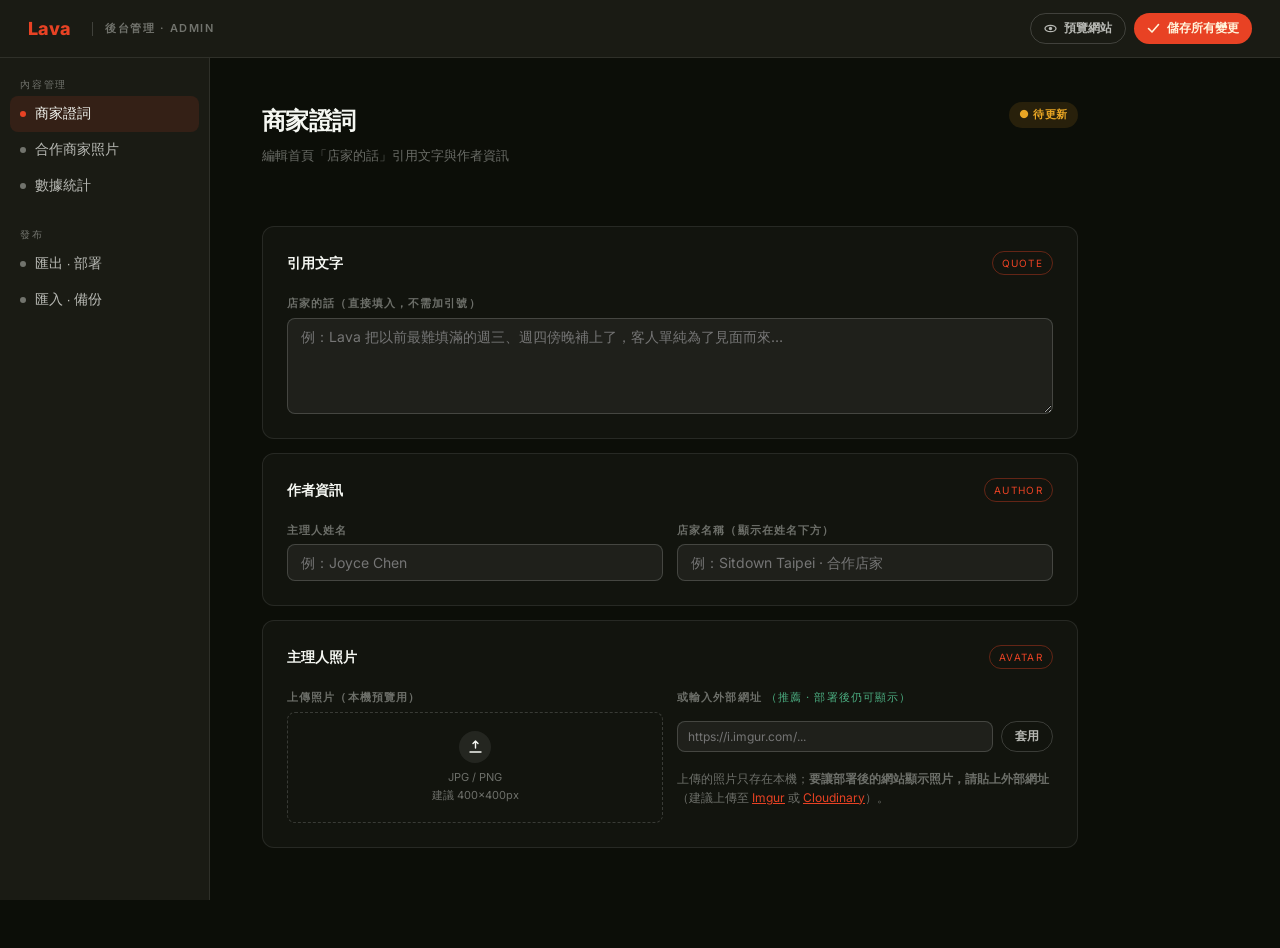
==== admin.html @ ed99708b "First tryout" ====
<!doctype html>
<html lang="zh-Hant">
<head>
<meta charset="utf-8">
<title>Lava 後台管理 · Admin</title>
<meta name="viewport" content="width=device-width, initial-scale=1">
<link rel="preconnect" href="https://fonts.googleapis.com">
<link rel="preconnect" href="https://fonts.gstatic.com" crossorigin>
<link href="https://fonts.googleapis.com/css2?family=Inter:wght@300..900&display=swap" rel="stylesheet">

<style>
*, *::before, *::after { box-sizing: border-box; }

:root {
  --bg-deep:    #0C0E08;
  --bg-olive:   #1A1B14;
  --bg-surface: #242520;
  --bg-input:   rgba(255,255,255,0.055);
  --fg:         #F5F7F2;
  --fg-2:       rgba(245,247,242,0.72);
  --fg-3:       rgba(245,247,242,0.40);
  --accent:     #E84224;
  --accent-h:   #c83218;
  --line:       rgba(255,255,255,0.09);
  --line-b:     rgba(255,255,255,0.17);
  --ok:         #4CAF82;
  --warn:       #E8A524;
  --err:        #FF6C64;
  --r:          12px;
  --r-sm:       8px;
}

body {
  margin: 0;
  background: var(--bg-deep);
  color: var(--fg);
  font-family: "Inter", system-ui, sans-serif;
  font-size: 14px;
  line-height: 1.6;
  -webkit-font-smoothing: antialiased;
}

.shell { display: flex; flex-direction: column; min-height: 100vh; }

.topbar {
  position: sticky; top: 0; z-index: 100;
  display: flex; align-items: center; justify-content: space-between;
  padding: 0 28px; height: 58px;
  background: var(--bg-olive);
  border-bottom: 1px solid var(--line);
}
.tb-brand { display: flex; align-items: center; gap: 12px; font-weight: 600; font-size: 15px; }
.tb-sep  { width: 1px; height: 14px; background: var(--line-b); }
.tb-label { color: var(--fg-3); font-size: 11px; letter-spacing: 0.14em; text-transform: uppercase; }
.tb-actions { display: flex; gap: 8px; }

.layout { display: flex; flex: 1; }

.sidebar {
  width: 210px; flex-shrink: 0;
  background: var(--bg-olive);
  border-right: 1px solid var(--line);
  padding: 18px 10px;
  position: sticky; top: 58px;
  height: calc(100vh - 58px);
  overflow-y: auto;
}
.sg-label {
  font-size: 10px; letter-spacing: 0.18em;
  text-transform: uppercase; color: var(--fg-3);
  padding: 0 10px; margin-bottom: 4px; display: block;
}
.sg { margin-bottom: 22px; }
.ni {
  display: flex; align-items: center; gap: 9px;
  padding: 9px 10px; border-radius: var(--r-sm);
  color: var(--fg-2); text-decoration: none;
  font-size: 13.5px; font-weight: 450;
  cursor: pointer; transition: background .14s, color .14s;
  border: none; background: none; width: 100%; text-align: left;
}
.ni:hover { background: rgba(255,255,255,.05); color: var(--fg); }
.ni.active { background: rgba(232,66,36,.12); color: var(--fg); }
.ni-dot {
  width: 6px; height: 6px; border-radius: 50%;
  background: var(--fg-3); flex-shrink: 0;
  transition: background .14s;
}
.ni.active .ni-dot { background: var(--accent); }

.content { flex: 1; overflow-y: auto; padding: 44px 52px; max-width: 920px; }

.sec { margin-bottom: 56px; }
.sec-head { display: flex; align-items: flex-start; justify-content: space-between; margin-bottom: 28px; }
.page-title { font-size: 24px; font-weight: 700; letter-spacing: -.022em; }
.page-sub { font-size: 13px; color: var(--fg-3); margin-top: 5px; margin-bottom: 32px; }

.card {
  background: rgba(255,255,255,.028);
  border: 1px solid var(--line);
  border-radius: var(--r);
  padding: 24px;
}
.card + .card { margin-top: 14px; }
.card-head { display: flex; align-items: center; justify-content: space-between; margin-bottom: 20px; }
.card-title { font-size: 14px; font-weight: 600; }
.card-tag {
  font-size: 10px; letter-spacing: .13em; text-transform: uppercase;
  color: var(--accent); padding: 3px 9px;
  border: 1px solid rgba(232,66,36,.38); border-radius: 999px;
}

.fg   { display: grid; grid-template-columns: 1fr 1fr; gap: 14px; }
.fg-1 { grid-template-columns: 1fr; }
.fg-3 { grid-template-columns: 1fr 1fr 1fr; }
.field { display: flex; flex-direction: column; gap: 5px; }
.field.sp2 { grid-column: span 2; }
.field.spf { grid-column: 1 / -1; }

label, .lbl {
  font-size: 11px; font-weight: 700; letter-spacing: .1em;
  text-transform: uppercase; color: var(--fg-3);
}
input[type="text"],
input[type="url"],
input[type="number"],
select, textarea {
  background: var(--bg-input);
  border: 1px solid var(--line-b);
  border-radius: var(--r-sm);
  color: var(--fg); font-family: inherit; font-size: 14px;
  padding: 9px 13px; outline: none;
  transition: border-color .15s, background .15s; width: 100%;
}
input:focus, select:focus, textarea:focus {
  border-color: rgba(232,66,36,.55);
  background: rgba(255,255,255,.08);
}
textarea { resize: vertical; min-height: 96px; }
select option { background: #1a1b14; }
input[type="file"] { display: none; }

.btn {
  display: inline-flex; align-items: center; gap: 7px;
  padding: 9px 18px; border-radius: 999px;
  font-family: inherit; font-size: 13px; font-weight: 600;
  cursor: pointer; border: none; transition: all .14s; white-space: nowrap;
}
.btn-p   { background: var(--accent); color: #FFF5DC; }
.btn-p:hover { background: var(--accent-h); }
.btn-p:active { transform: scale(.97); }
.btn-g   { background: transparent; border: 1px solid var(--line-b); color: var(--fg-2); }
.btn-g:hover { background: rgba(255,255,255,.06); color: var(--fg); border-color: rgba(255,255,255,.28); }
.btn-d   { color: var(--err); border-color: rgba(255,108,100,.36); }
.btn-d:hover { background: rgba(255,108,100,.08); }
.btn-sm  { padding: 6px 13px; font-size: 12px; }
.btn-xs  { padding: 4px 10px; font-size: 11px; }
.btn-lg  { padding: 13px 28px; font-size: 15px; }

.upload-area {
  border: 1.5px dashed var(--line-b);
  border-radius: var(--r-sm); padding: 18px;
  display: flex; flex-direction: column;
  align-items: center; justify-content: center; gap: 7px;
  cursor: pointer; transition: all .18s; min-height: 84px;
  text-align: center; position: relative; overflow: hidden;
}
.upload-area:hover { border-color: var(--accent); background: rgba(232,66,36,.04); }
.upload-area.filled { border-style: solid; border-color: rgba(255,255,255,.2); padding: 0; }
.upload-area.filled:hover .ua-overlay { opacity: 1; }
.ua-icon {
  width: 32px; height: 32px; border-radius: 50%;
  background: rgba(255,255,255,.08);
  display: flex; align-items: center; justify-content: center;
}
.ua-text { font-size: 11px; color: var(--fg-3); }
.ua-img  { width: 100%; height: 100%; object-fit: cover; display: block; border-radius: var(--r-sm); }
.ua-overlay {
  position: absolute; inset: 0;
  background: rgba(0,0,0,.62);
  display: flex; align-items: center; justify-content: center; gap: 10px;
  opacity: 0; transition: opacity .18s; border-radius: var(--r-sm);
}

.url-row { display: flex; gap: 8px; margin-top: 8px; }
.url-row input { flex: 1; font-size: 12px; padding: 7px 10px; }

.toggle-row { display: flex; align-items: center; gap: 14px; padding: 12px 0; }
.ts { position: relative; width: 42px; height: 23px; flex-shrink: 0; }
.ts input { opacity: 0; width: 0; height: 0; position: absolute; }
.ts-sl {
  position: absolute; inset: 0; border-radius: 999px;
  background: rgba(255,255,255,.12); cursor: pointer; transition: background .18s;
}
.ts-sl::before {
  content: ""; position: absolute;
  width: 17px; height: 17px; left: 3px; top: 3px;
  background: white; border-radius: 50%; transition: transform .18s;
}
.ts input:checked + .ts-sl { background: var(--accent); }
.ts input:checked + .ts-sl::before { transform: translateX(19px); }
.toggle-info .tl { font-size: 14px; font-weight: 500; }
.toggle-info .td { font-size: 12px; color: var(--fg-3); margin-top: 2px; }

.pc {
  border: 1px solid var(--line);
  border-radius: var(--r);
  padding: 18px;
  display: grid; grid-template-columns: 150px 1fr; gap: 18px;
}
.pc + .pc { margin-top: 12px; }
.pc-photo-col { display: flex; flex-direction: column; gap: 8px; }
.pc-photo-wrap { aspect-ratio: 4/3; border-radius: var(--r-sm); overflow: hidden; }
.pc-info-col { display: flex; flex-direction: column; gap: 11px; }
.pc-header { display: flex; align-items: center; justify-content: space-between; }
.pc-no { font-size: 10px; letter-spacing: .14em; text-transform: uppercase; color: var(--fg-3); }

.badge {
  display: inline-flex; align-items: center; gap: 5px;
  padding: 4px 10px; border-radius: 999px;
  font-size: 11px; font-weight: 600; letter-spacing: .06em;
}
.badge-warn { background: rgba(232,165,36,.12); color: var(--warn); }
.badge-ok   { background: rgba(76,175,130,.12);  color: var(--ok);  }
.badge-part { background: rgba(232,66,36,.10);    color: var(--accent); }

.toast-wrap {
  position: fixed; bottom: 24px; right: 24px;
  display: flex; flex-direction: column; gap: 9px; z-index: 9999;
}
.toast {
  display: flex; align-items: center; gap: 9px;
  padding: 11px 18px; border-radius: 10px;
  background: var(--bg-olive); border: 1px solid var(--line-b);
  font-size: 13.5px; box-shadow: 0 8px 28px rgba(0,0,0,.55);
  animation: ti .2s ease-out;
}
.toast.ok  { border-color: rgba(76,175,130,.45); }
.toast.err { border-color: rgba(255,108,100,.45); }
@keyframes ti { from { opacity:0; transform: translateY(10px) scale(.96); } to { opacity:1; transform: none; } }
.t-dot { width: 7px; height: 7px; border-radius: 50%; flex-shrink: 0; }
.toast.ok  .t-dot { background: var(--ok); }
.toast.err .t-dot { background: var(--err); }

.exp-box {
  font-family: "JetBrains Mono","Courier New",monospace;
  font-size: 12px; min-height: 140px;
  background: rgba(0,0,0,.28); color: var(--fg-2);
}

/* Deploy steps */
.deploy-steps { display: flex; flex-direction: column; gap: 0; }
.deploy-step {
  display: flex; gap: 18px; padding: 20px 0;
  border-bottom: 1px solid var(--line);
}
.deploy-step:last-child { border-bottom: none; }
.step-no {
  width: 32px; height: 32px; border-radius: 50%;
  background: rgba(232,66,36,.14); color: var(--accent);
  display: flex; align-items: center; justify-content: center;
  font-size: 13px; font-weight: 700; flex-shrink: 0; margin-top: 2px;
}
.step-body { flex: 1; }
.step-title { font-size: 14px; font-weight: 600; margin-bottom: 6px; }
.step-desc { font-size: 13px; color: var(--fg-3); line-height: 1.65; }
.step-desc code {
  background: rgba(255,255,255,.08);
  border-radius: 4px; padding: 1px 6px;
  font-family: "JetBrains Mono","Courier New",monospace;
  font-size: 12px;
}
.step-desc a { color: var(--accent); }

.deploy-box {
  background: rgba(232,66,36,.06);
  border: 1px solid rgba(232,66,36,.28);
  border-radius: var(--r);
  padding: 24px;
  display: flex; align-items: center; gap: 20px;
}
.deploy-box-icon {
  width: 48px; height: 48px; border-radius: 50%;
  background: rgba(232,66,36,.14); color: var(--accent);
  display: flex; align-items: center; justify-content: center;
  flex-shrink: 0;
}

.row { display: flex; gap: 10px; align-items: center; }
.mt12 { margin-top: 12px; }
.mt16 { margin-top: 16px; }
.mt20 { margin-top: 20px; }
.helper { font-size: 12px; color: var(--fg-3); line-height: 1.55; }
hr.rule { border: none; border-top: 1px solid var(--line); margin: 20px 0; }
::-webkit-scrollbar { width: 5px; }
::-webkit-scrollbar-track { background: transparent; }
::-webkit-scrollbar-thumb { background: var(--line-b); border-radius: 9px; }
</style>
</head>
<body>

<div class="shell">

<!-- TOPBAR -->
<header class="topbar">
  <div class="tb-brand">
    <svg width="52" height="20" viewBox="0 0 52 20" fill="none">
      <text x="0" y="16" font-family="Inter,sans-serif" font-weight="800" font-size="18" fill="#E84224">Lava</text>
    </svg>
    <div class="tb-sep"></div>
    <span class="tb-label">後台管理 · Admin</span>
  </div>
  <div class="tb-actions">
    <button class="btn btn-g btn-sm" onclick="openPreview()">
      <svg width="13" height="13" viewBox="0 0 13 13" fill="none"><ellipse cx="6.5" cy="6.5" rx="5.5" ry="3.2" stroke="currentColor" stroke-width="1.3"/><circle cx="6.5" cy="6.5" r="1.7" fill="currentColor"/></svg>
      預覽網站
    </button>
    <button class="btn btn-p btn-sm" onclick="saveAll()">
      <svg width="13" height="13" viewBox="0 0 13 13" fill="none"><path d="M1.5 6.5L5 10L11.5 2.5" stroke="currentColor" stroke-width="1.6" stroke-linecap="round" stroke-linejoin="round"/></svg>
      儲存所有變更
    </button>
  </div>
</header>

<div class="layout">

<!-- SIDEBAR -->
<nav class="sidebar">
  <div class="sg">
    <span class="sg-label">內容管理</span>
    <button class="ni active" id="nav-testimonial" onclick="show('testimonial', this)">
      <span class="ni-dot"></span>商家證詞
    </button>
    <button class="ni" id="nav-partners" onclick="show('partners', this)">
      <span class="ni-dot"></span>合作商家照片
    </button>
    <button class="ni" id="nav-stats" onclick="show('stats', this)">
      <span class="ni-dot"></span>數據統計
    </button>
  </div>
  <div class="sg">
    <span class="sg-label">發布</span>
    <button class="ni" id="nav-deploy" onclick="show('deploy', this)">
      <span class="ni-dot"></span>匯出 · 部署
    </button>
    <button class="ni" id="nav-import" onclick="show('import', this)">
      <span class="ni-dot"></span>匯入 · 備份
    </button>
  </div>
</nav>

<!-- MAIN -->
<main class="content">

<!-- 商家證詞 -->
<div id="sec-testimonial" class="sec">
  <div class="sec-head">
    <div>
      <div class="page-title">商家證詞</div>
      <div class="page-sub">編輯首頁「店家的話」引用文字與作者資訊</div>
    </div>
    <span id="badge-testimonial" class="badge badge-warn">● 待更新</span>
  </div>

  <div class="card">
    <div class="card-head">
      <span class="card-title">引用文字</span>
      <span class="card-tag">QUOTE</span>
    </div>
    <div class="fg fg-1">
      <div class="field">
        <label>店家的話（直接填入，不需加引號）</label>
        <textarea id="t-quote" rows="4"
          placeholder="例：Lava 把以前最難填滿的週三、週四傍晚補上了，客人單純為了見面而來…"></textarea>
      </div>
    </div>
  </div>

  <div class="card">
    <div class="card-head">
      <span class="card-title">作者資訊</span>
      <span class="card-tag">AUTHOR</span>
    </div>
    <div class="fg">
      <div class="field">
        <label>主理人姓名</label>
        <input type="text" id="t-author" placeholder="例：Joyce Chen">
      </div>
      <div class="field">
        <label>店家名稱（顯示在姓名下方）</label>
        <input type="text" id="t-venue" placeholder="例：Sitdown Taipei · 合作店家">
      </div>
    </div>
  </div>

  <div class="card">
    <div class="card-head">
      <span class="card-title">主理人照片</span>
      <span class="card-tag">AVATAR</span>
    </div>
    <div class="fg">
      <div class="field">
        <label>上傳照片（本機預覽用）</label>
        <div class="upload-area" id="ua-testimonial_avatar" onclick="triggerFile('testimonial_avatar')">
          <div id="ua-testimonial_avatar-empty">
            <div class="ua-icon" style="margin:0 auto 6px">
              <svg width="15" height="15" viewBox="0 0 15 15" fill="none"><path d="M7.5 2V9M7.5 2L5 4.5M7.5 2L10 4.5" stroke="currentColor" stroke-width="1.4" stroke-linecap="round" stroke-linejoin="round"/><path d="M2 13H13" stroke="currentColor" stroke-width="1.4" stroke-linecap="round"/></svg>
            </div>
            <div class="ua-text">JPG / PNG<br>建議 400×400px</div>
          </div>
          <img id="ua-testimonial_avatar-img" class="ua-img" style="display:none" alt="">
          <div class="ua-overlay" id="ua-testimonial_avatar-ov" style="display:none">
            <button class="btn btn-g btn-xs" onclick="event.stopPropagation(); triggerFile('testimonial_avatar')">更換</button>
            <button class="btn btn-g btn-xs btn-d" onclick="event.stopPropagation(); clearPhoto('testimonial_avatar')">移除</button>
          </div>
        </div>
        <input type="file" id="file-testimonial_avatar" accept="image/*" onchange="onFileChange('testimonial_avatar', this)">
      </div>
      <div class="field" style="display:flex;flex-direction:column;justify-content:flex-start;gap:6px">
        <label>或輸入外部網址 <span style="color:var(--ok);font-weight:400">（推薦 · 部署後仍可顯示）</span></label>
        <div class="url-row">
          <input type="url" id="url-testimonial_avatar" placeholder="https://i.imgur.com/...">
          <button class="btn btn-g btn-sm" onclick="applyUrl('testimonial_avatar')">套用</button>
        </div>
        <p class="helper">上傳的照片只存在本機；<strong>要讓部署後的網站顯示照片，請貼上外部網址</strong>（建議上傳至 <a href="https://imgur.com" target="_blank" style="color:var(--accent)">Imgur</a> 或 <a href="https://cloudinary.com" target="_blank" style="color:var(--accent)">Cloudinary</a>）。</p>
      </div>
    </div>
  </div>
</div><!-- /sec-testimonial -->


<!-- 合作商家照片 -->
<div id="sec-partners" class="sec" style="display:none">
  <div class="sec-head">
    <div>
      <div class="page-title">合作商家照片</div>
      <div class="page-sub">管理首頁「合作店家」卡片，包含店名、位置與照片</div>
    </div>
  </div>

  <div class="card">
    <div class="toggle-row">
      <label class="ts">
        <input type="checkbox" id="tog-show-partners">
        <span class="ts-sl"></span>
      </label>
      <div class="toggle-info">
        <div class="tl">顯示「合作店家」區塊</div>
        <div class="td">建議在有 3 家以上合作商家且提供真實照片後再開啟</div>
      </div>
    </div>
  </div>

  <div id="partner-list" style="margin-top:14px"></div>

  <button class="btn btn-g" style="margin-top:14px;width:100%;justify-content:center" onclick="addPartner()">
    <svg width="13" height="13" viewBox="0 0 13 13" fill="none"><path d="M6.5 1V12M1 6.5H12" stroke="currentColor" stroke-width="1.6" stroke-linecap="round"/></svg>
    新增合作商家
  </button>
</div><!-- /sec-partners -->


<!-- 數據統計 -->
<div id="sec-stats" class="sec" style="display:none">
  <div class="sec-head">
    <div>
      <div class="page-title">數據統計</div>
      <div class="page-sub">更新首頁英雄區塊顯示的數字</div>
    </div>
  </div>

  <div class="card">
    <div class="card-head">
      <span class="card-title">累積配對對數（主要指標）</span>
      <span class="card-tag">PRIMARY</span>
    </div>
    <div class="fg fg-3">
      <div class="field">
        <label>數值</label>
        <input type="text" id="s-match-val" placeholder="例：12,400">
      </div>
      <div class="field">
        <label>後綴單位</label>
        <input type="text" id="s-match-suf" placeholder="例：+">
      </div>
      <div class="field">
        <label>備註說明</label>
        <input type="text" id="s-match-note" placeholder="例：上線以來 · 截至 2026/05">
      </div>
    </div>
  </div>

  <div class="card">
    <div class="card-head">
      <span class="card-title">合作店家數</span>
    </div>
    <div class="fg">
      <div class="field">
        <label>數值（— 表示招募中）</label>
        <input type="text" id="s-venue-val" placeholder="例：5 或 —">
      </div>
      <div class="field">
        <label>備註</label>
        <input type="text" id="s-venue-note" placeholder="例：招募中">
      </div>
    </div>
  </div>
</div><!-- /sec-stats -->


<!-- 匯出 · 部署 -->
<div id="sec-deploy" class="sec" style="display:none">
  <div class="sec-head">
    <div>
      <div class="page-title">匯出 · 部署</div>
      <div class="page-sub">更新網站內容只需三步驟，不需要寫程式</div>
    </div>
  </div>

  <!-- Big deploy action -->
  <div class="deploy-box" style="margin-bottom:28px">
    <div class="deploy-box-icon">
      <svg width="22" height="22" viewBox="0 0 22 22" fill="none"><path d="M11 2V14M11 2L7 6M11 2L15 6" stroke="currentColor" stroke-width="1.8" stroke-linecap="round" stroke-linejoin="round"/><path d="M3 18H19" stroke="currentColor" stroke-width="1.8" stroke-linecap="round"/></svg>
    </div>
    <div style="flex:1">
      <div style="font-size:15px;font-weight:600;margin-bottom:4px">匯出 content.json，然後上傳到 Netlify</div>
      <div style="font-size:13px;color:var(--fg-3)">儲存變更後，按下方按鈕下載 content.json，再上傳至 Netlify 完成更新。</div>
    </div>
    <button class="btn btn-p btn-lg" onclick="exportContentJSON()">
      <svg width="16" height="14" viewBox="0 0 16 14" fill="none"><path d="M8 1V10M8 10L4 7M8 10L12 7" stroke="currentColor" stroke-width="1.6" stroke-linecap="round" stroke-linejoin="round"/><path d="M1 13H15" stroke="currentColor" stroke-width="1.6" stroke-linecap="round"/></svg>
      匯出 content.json
    </button>
  </div>

  <div class="card">
    <div class="card-head"><span class="card-title">三步驟更新網站</span></div>
    <div class="deploy-steps">
      <div class="deploy-step">
        <div class="step-no">1</div>
        <div class="step-body">
          <div class="step-title">在後台完成編輯，按「儲存所有變更」</div>
          <div class="step-desc">右上角的橘色按鈕。儲存後內容會保存在這台電腦的瀏覽器中。</div>
        </div>
      </div>
      <div class="deploy-step">
        <div class="step-no">2</div>
        <div class="step-body">
          <div class="step-title">按「匯出 content.json」下載檔案</div>
          <div class="step-desc">這個 JSON 檔案包含所有你編輯過的文字內容（不含本機上傳的照片；照片請使用外部網址）。</div>
        </div>
      </div>
      <div class="deploy-step">
        <div class="step-no">3</div>
        <div class="step-body">
          <div class="step-title">前往 Netlify，上傳整個 venue 資料夾</div>
          <div class="step-desc">
            把下載的 <code>content.json</code> 放入 venue 資料夾，然後到
            <a href="https://app.netlify.com" target="_blank">app.netlify.com</a>
            → 你的 site → Deploys → 把整個資料夾拖進去。
            約 30 秒後網站即更新。
          </div>
        </div>
      </div>
    </div>
  </div>

  <div class="card mt12">
    <div class="card-head"><span class="card-title">首次部署設定（只需做一次）</span></div>
    <div class="deploy-steps">
      <div class="deploy-step">
        <div class="step-no">A</div>
        <div class="step-body">
          <div class="step-title">前往 Netlify 建立新網站</div>
          <div class="step-desc">
            登入 <a href="https://app.netlify.com" target="_blank">app.netlify.com</a>
            → Add new site → Deploy manually → 將整個 venue 資料夾拖進去。
          </div>
        </div>
      </div>
      <div class="deploy-step">
        <div class="step-no">B</div>
        <div class="step-body">
          <div class="step-title">綁定 venue.lava.tw 子網域</div>
          <div class="step-desc">
            Netlify → Domain management → Add domain → 輸入 <code>venue.lava.tw</code>。<br>
            然後到你的 DNS 服務商（通常是購買網域的地方）新增一筆 CNAME 記錄：<br>
            <code>venue</code> → Netlify 提供的 <code>*.netlify.app</code> 網址。
          </div>
        </div>
      </div>
      <div class="deploy-step">
        <div class="step-no">C</div>
        <div class="step-body">
          <div class="step-title">開啟 HTTPS（免費）</div>
          <div class="step-desc">DNS 生效後（通常幾分鐘至 24 小時），Netlify 的 SSL certificate 會自動啟用。</div>
        </div>
      </div>
    </div>
  </div>
</div><!-- /sec-deploy -->


<!-- 匯入 · 備份 -->
<div id="sec-import" class="sec" style="display:none">
  <div class="sec-head">
    <div>
      <div class="page-title">匯入 · 備份</div>
      <div class="page-sub">還原設定，或清除所有變更恢復預設</div>
    </div>
  </div>

  <div class="card">
    <div class="card-head"><span class="card-title">從 content.json 匯入</span></div>
    <p class="helper" style="margin-bottom:14px">貼入先前匯出的 content.json 內容，點擊「套用」後請再儲存一次以生效。</p>
    <textarea class="exp-box" id="import-box" placeholder='貼入 content.json 內容…'></textarea>
    <div class="row mt12">
      <button class="btn btn-g btn-sm" onclick="doImport()">套用設定</button>
    </div>
  </div>

  <div class="card mt12" style="border-color:rgba(255,108,100,.18)">
    <div class="card-head">
      <span class="card-title" style="color:var(--err)">危險操作</span>
    </div>
    <p class="helper" style="margin-bottom:12px">清除後台所有儲存的設定與照片，網站將回到程式預設值。此操作無法復原。</p>
    <button class="btn btn-g btn-sm btn-d" onclick="doClear()">清除所有設定</button>
  </div>
</div><!-- /sec-import -->

</main>
</div>
</div>

<div class="toast-wrap" id="toast-wrap"></div>

<script>
const CK = 'lava_admin_content';
const PK = 'lava_admin_photos';

let S = {
  testimonial: { quote:'', author:'', venue:'' },
  partners:    [],
  stats:       { matchVal:'', matchSuf:'', matchNote:'', venueVal:'', venueNote:'' },
  showPartners: false,
};
let P = {};
let pid = 0;

document.addEventListener('DOMContentLoaded', () => {
  load();
  render();
});

function load() {
  try {
    const raw = localStorage.getItem(CK);
    if (raw) {
      const d = JSON.parse(raw);
      if (d.testimonial) Object.assign(S.testimonial, d.testimonial);
      if (d.partners)    S.partners = d.partners;
      if (d.stats)       Object.assign(S.stats, d.stats);
      if (d.showPartners !== undefined) S.showPartners = d.showPartners;
    }
  } catch(e) {}
  try {
    const raw = localStorage.getItem(PK);
    if (raw) P = JSON.parse(raw);
  } catch(e) {}
  if (S.partners.length) {
    pid = Math.max(...S.partners.map(p => p._id || 0)) + 1;
  }
}

function render() {
  renderTestimonial();
  renderPartners();
  renderStats();
  updateBadge();
}

function show(id, btn) {
  document.querySelectorAll('.sec').forEach(s => s.style.display = 'none');
  document.getElementById('sec-' + id).style.display = '';
  document.querySelectorAll('.ni').forEach(n => n.classList.remove('active'));
  btn.classList.add('active');
}

/* ── Testimonial ── */
function renderTestimonial() {
  const T = S.testimonial;
  set('t-quote',  T.quote  || '');
  set('t-author', T.author || '');
  set('t-venue',  T.venue  || '');
  if (P['testimonial_avatar']) showPhoto('testimonial_avatar', P['testimonial_avatar']);
  const extUrl = P['testimonial_avatar_url'] || '';
  if (extUrl) set('url-testimonial_avatar', extUrl);
}

function collectTestimonial() {
  S.testimonial.quote  = val('t-quote');
  S.testimonial.author = val('t-author');
  S.testimonial.venue  = val('t-venue');
}

function updateBadge() {
  const T = S.testimonial;
  const el = document.getElementById('badge-testimonial');
  const hasText  = T.quote && T.author;
  const hasPhoto = !!(P['testimonial_avatar'] || P['testimonial_avatar_url']);
  if (hasText && hasPhoto) {
    el.className = 'badge badge-ok'; el.textContent = '● 已完成';
  } else if (hasText || hasPhoto) {
    el.className = 'badge badge-part'; el.textContent = '● 部分完成';
  } else {
    el.className = 'badge badge-warn'; el.textContent = '● 待更新';
  }
}

/* ── Partners ── */
function renderPartners() {
  document.getElementById('tog-show-partners').checked = S.showPartners;
  if (!S.partners.length) {
    S.partners = [
      { _id:0, name:'Sitdown Taipei', district:'大安 · ANNIVERSARY', tag:'BAR' },
      { _id:1, name:'', district:'', tag:'BAR' },
      { _id:2, name:'', district:'', tag:'RESTAURANT' },
    ];
    pid = 3;
  }
  const list = document.getElementById('partner-list');
  list.innerHTML = '';
  S.partners.forEach((p, i) => list.appendChild(makePartnerCard(p, i)));
}

function makePartnerCard(p, idx) {
  const id  = p._id;
  const pk  = 'partner_' + id;
  const src = P[pk] || '';
  const tag = p.tag || 'BAR';
  const extUrl = P[pk + '_url'] || '';

  const d = document.createElement('div');
  d.className = 'pc';
  d.id = 'pc-' + id;
  d.innerHTML = `
    <div class="pc-photo-col">
      <div class="pc-photo-wrap">
        <div class="upload-area ${src ? 'filled' : ''}" id="ua-partner_${id}"
             onclick="triggerFile('partner_${id}')" style="min-height:112px">
          ${src ? `
            <img class="ua-img" src="${esc(src)}" alt="">
            <div class="ua-overlay">
              <button class="btn btn-g btn-xs" onclick="event.stopPropagation();triggerFile('partner_${id}')">更換</button>
              <button class="btn btn-g btn-xs btn-d" onclick="event.stopPropagation();clearPhoto('partner_${id}')">移除</button>
            </div>
          ` : `
            <div class="ua-icon" style="margin:0 auto 6px">
              <svg width="15" height="15" viewBox="0 0 15 15" fill="none"><path d="M7.5 2V9M7.5 2L5 4.5M7.5 2L10 4.5" stroke="currentColor" stroke-width="1.4" stroke-linecap="round" stroke-linejoin="round"/><path d="M2 13H13" stroke="currentColor" stroke-width="1.4" stroke-linecap="round"/></svg>
            </div>
            <div class="ua-text">本機預覽用</div>
          `}
        </div>
      </div>
      <input type="file" id="file-partner_${id}" accept="image/*" onchange="onFileChange('partner_${id}', this)">
      <div style="margin-top:6px">
        <label style="display:block;margin-bottom:4px">外部網址 <span style="color:var(--ok);font-weight:400">(部署後顯示)</span></label>
        <input type="url" id="url-partner_${id}" placeholder="https://i.imgur.com/..."
               value="${esc(extUrl)}"
               style="font-size:12px;padding:6px 10px"
               onblur="savePartnerUrl(${id}, this.value)">
      </div>
    </div>
    <div class="pc-info-col">
      <div class="pc-header">
        <span class="pc-no">商家 ${idx + 1}</span>
        <button class="btn btn-g btn-xs btn-d" onclick="removePartner(${id})">移除</button>
      </div>
      <div class="fg fg-1" style="gap:10px">
        <div class="field">
          <label>店名</label>
          <input type="text" id="pn-${id}" value="${esc(p.name||'')}" placeholder="例：Sitdown Taipei">
        </div>
        <div class="field">
          <label>位置 / 副標題</label>
          <input type="text" id="pd-${id}" value="${esc(p.district||'')}" placeholder="例：大安 · 台北">
        </div>
        <div class="field">
          <label>類型</label>
          <select id="pt-${id}">
            ${['BAR','CAFÉ','RESTAURANT','LISTENING BAR'].map(t =>
              `<option value="${t}"${tag===t?' selected':''}>${t}</option>`
            ).join('')}
          </select>
        </div>
      </div>
    </div>
  `;
  return d;
}

function addPartner() {
  const p = { _id:pid++, name:'', district:'', tag:'BAR' };
  S.partners.push(p);
  document.getElementById('partner-list').appendChild(makePartnerCard(p, S.partners.length - 1));
}

function removePartner(id) {
  S.partners = S.partners.filter(p => p._id !== id);
  delete P['partner_' + id];
  delete P['partner_' + id + '_url'];
  const el = document.getElementById('pc-' + id);
  if (el) el.remove();
  toast('已移除商家');
}

function collectPartners() {
  S.partners = S.partners.map(p => ({
    _id: p._id,
    name:     val('pn-' + p._id),
    district: val('pd-' + p._id),
    tag:      val('pt-' + p._id),
  }));
  S.showPartners = document.getElementById('tog-show-partners').checked;
}

function savePartnerUrl(id, url) {
  if (!url || !url.startsWith('http')) return;
  P['partner_' + id + '_url'] = url;
}

/* ── Stats ── */
function renderStats() {
  const st = S.stats;
  set('s-match-val',  st.matchVal  || '12,400');
  set('s-match-suf',  st.matchSuf  !== undefined ? st.matchSuf : '+');
  set('s-match-note', st.matchNote || '上線以來 · 截至 2026/05');
  set('s-venue-val',  st.venueVal  || '—');
  set('s-venue-note', st.venueNote || '招募中');
}

function collectStats() {
  S.stats = {
    matchVal:  val('s-match-val'),
    matchSuf:  val('s-match-suf'),
    matchNote: val('s-match-note'),
    venueVal:  val('s-venue-val'),
    venueNote: val('s-venue-note'),
  };
}

/* ── Photo upload ── */
function triggerFile(key) { document.getElementById('file-' + key).click(); }

async function onFileChange(key, input) {
  const file = input.files[0];
  if (!file) return;
  try {
    const url = await compress(file, 1200, 1200, 0.82);
    P[key] = url;
    showPhoto(key, url);
    toast('照片已上傳（本機預覽）');
  } catch(e) {
    toast('照片處理失敗', true);
  }
  input.value = '';
}

function applyUrl(key) {
  const url = (document.getElementById('url-' + key)?.value || '').trim();
  if (!url || !url.startsWith('http')) { toast('請輸入有效的 https:// 網址', true); return; }
  P[key + '_url'] = url;
  showPhoto(key, url);
  toast('外部網址已套用');
  updateBadge();
}

function showPhoto(key, src) {
  const area = document.getElementById('ua-' + key);
  if (!area) return;
  area.classList.add('filled');
  if (key === 'testimonial_avatar') {
    const empty = document.getElementById('ua-' + key + '-empty');
    const img   = document.getElementById('ua-' + key + '-img');
    const ov    = document.getElementById('ua-' + key + '-ov');
    if (empty) empty.style.display = 'none';
    if (img)   { img.src = src; img.style.display = 'block'; }
    if (ov)    ov.style.display = 'flex';
  } else {
    area.innerHTML = `
      <img class="ua-img" src="${esc(src)}" alt="">
      <div class="ua-overlay">
        <button class="btn btn-g btn-xs" onclick="event.stopPropagation();triggerFile('${key}')">更換</button>
        <button class="btn btn-g btn-xs btn-d" onclick="event.stopPropagation();clearPhoto('${key}')">移除</button>
      </div>
    `;
  }
}

function clearPhoto(key) {
  delete P[key];
  delete P[key + '_url'];
  const area = document.getElementById('ua-' + key);
  if (!area) return;
  area.classList.remove('filled');
  if (key === 'testimonial_avatar') {
    const empty = document.getElementById('ua-' + key + '-empty');
    const img   = document.getElementById('ua-' + key + '-img');
    const ov    = document.getElementById('ua-' + key + '-ov');
    if (empty) empty.style.display = '';
    if (img)   img.style.display = 'none';
    if (ov)    ov.style.display = 'none';
    set('url-' + key, '');
  } else {
    area.innerHTML = `
      <div class="ua-icon" style="margin:0 auto 6px">
        <svg width="15" height="15" viewBox="0 0 15 15" fill="none"><path d="M7.5 2V9M7.5 2L5 4.5M7.5 2L10 4.5" stroke="currentColor" stroke-width="1.4" stroke-linecap="round" stroke-linejoin="round"/><path d="M2 13H13" stroke="currentColor" stroke-width="1.4" stroke-linecap="round"/></svg>
      </div>
      <div class="ua-text">本機預覽用</div>
    `;
  }
  toast('照片已移除');
  updateBadge();
}

function compress(file, maxW, maxH, q) {
  return new Promise((res, rej) => {
    const reader = new FileReader();
    reader.onerror = rej;
    reader.onload = e => {
      const img = new Image();
      img.onerror = rej;
      img.onload = () => {
        let { width: w, height: h } = img;
        if (w > maxW || h > maxH) {
          const r = Math.min(maxW / w, maxH / h);
          w = Math.round(w * r);
          h = Math.round(h * r);
        }
        const cv = document.createElement('canvas');
        cv.width = w; cv.height = h;
        cv.getContext('2d').drawImage(img, 0, 0, w, h);
        res(cv.toDataURL('image/jpeg', q));
      };
      img.src = e.target.result;
    };
    reader.readAsDataURL(file);
  });
}

/* ── Save to localStorage ── */
function saveAll() {
  collectTestimonial();
  collectPartners();
  collectStats();

  const content = {
    testimonial:  { ...S.testimonial },
    partners:     S.partners.map(p => ({ name:p.name, district:p.district, tag:p.tag })),
    stats:        { ...S.stats },
    showPartners: S.showPartners,
  };

  // Renumber photos
  const reindexedPhotos = {};
  S.partners.forEach((p, i) => {
    const old = P['partner_' + p._id];
    if (old) reindexedPhotos['partner_' + i] = old;
    const oldUrl = P['partner_' + p._id + '_url'];
    if (oldUrl) reindexedPhotos['partner_' + i + '_url'] = oldUrl;
  });
  if (P['testimonial_avatar']) reindexedPhotos['testimonial_avatar'] = P['testimonial_avatar'];
  if (P['testimonial_avatar_url']) reindexedPhotos['testimonial_avatar_url'] = P['testimonial_avatar_url'];

  try {
    localStorage.setItem(CK, JSON.stringify(content));
  } catch(e) {
    toast('文字儲存失敗：' + e.message, true); return;
  }
  try {
    localStorage.setItem(PK, JSON.stringify(reindexedPhotos));
    P = reindexedPhotos;
    S.partners.forEach((p, i) => {
      if (reindexedPhotos['partner_' + i]) P['partner_' + p._id] = reindexedPhotos['partner_' + i];
      if (reindexedPhotos['partner_' + i + '_url']) P['partner_' + p._id + '_url'] = reindexedPhotos['partner_' + i + '_url'];
    });
  } catch(e) {
    toast('照片容量過大，建議改用外部網址', true); return;
  }

  updateBadge();
  toast('所有變更已儲存');
}

/* ── Export content.json (the format landing.html reads) ── */
function exportContentJSON() {
  collectTestimonial();
  collectPartners();
  collectStats();

  // Avatar URL: prefer external URL, fall back to nothing (base64 too large)
  const avatarUrl = P['testimonial_avatar_url'] || null;

  const data = {
    testimonial: {
      quote:     S.testimonial.quote  || '',
      author:    S.testimonial.author || '',
      venue:     S.testimonial.venue  || '',
      avatarUrl: avatarUrl,
    },
    partners: {
      show: S.showPartners,
      items: S.partners.map((p, i) => {
        const photoUrl = P['partner_' + p._id + '_url'] || P['partner_' + i + '_url'] || null;
        return {
          name:     p.name     || '',
          district: p.district || '',
          tag:      p.tag      || 'BAR',
          photoUrl: photoUrl,
        };
      }),
    },
    stats: {
      matches: {
        value:  S.stats.matchVal  || '12,400',
        suffix: S.stats.matchSuf  !== undefined ? S.stats.matchSuf : '+',
        note:   S.stats.matchNote || '上線以來 · 截至 2026/05',
      },
      venues: {
        value: S.stats.venueVal  || '—',
        note:  S.stats.venueNote || '招募中',
      },
    },
  };

  const blob = new Blob([JSON.stringify(data, null, 2)], { type: 'application/json' });
  const a = document.createElement('a');
  a.href = URL.createObjectURL(blob);
  a.download = 'content.json';
  a.click();
  URL.revokeObjectURL(a.href);
  toast('content.json 已下載 — 把它放入 venue 資料夾再上傳 Netlify');
}

/* ── Import ── */
function doImport() {
  const raw = (document.getElementById('import-box').value || '').trim();
  if (!raw) { toast('請貼入 content.json 內容', true); return; }
  try {
    const d = JSON.parse(raw);

    // Support both new content.json format and old admin export format
    if (d.testimonial) {
      if (typeof d.testimonial.quote  !== 'undefined') S.testimonial.quote  = d.testimonial.quote;
      if (typeof d.testimonial.author !== 'undefined') S.testimonial.author = d.testimonial.author;
      if (typeof d.testimonial.venue  !== 'undefined') S.testimonial.venue  = d.testimonial.venue;
      if (d.testimonial.avatarUrl) P['testimonial_avatar_url'] = d.testimonial.avatarUrl;
    }
    if (d.partners) {
      const items = d.partners.items || d.partners;
      if (Array.isArray(items)) {
        S.partners = items.map((p, i) => ({ ...p, _id: i }));
        pid = S.partners.length;
        items.forEach((p, i) => {
          if (p.photoUrl) P['partner_' + i + '_url'] = p.photoUrl;
        });
      }
      if (typeof d.partners.show !== 'undefined') S.showPartners = d.partners.show;
    }
    if (d.stats) {
      if (d.stats.matches) {
        S.stats.matchVal  = d.stats.matches.value  || '';
        S.stats.matchSuf  = d.stats.matches.suffix || '+';
        S.stats.matchNote = d.stats.matches.note   || '';
      }
      if (d.stats.venues) {
        S.stats.venueVal  = d.stats.venues.value || '';
        S.stats.venueNote = d.stats.venues.note  || '';
      }
      // Legacy format support
      if (d.stats.matchVal !== undefined) Object.assign(S.stats, d.stats);
    }

    render();
    document.getElementById('import-box').value = '';
    toast('設定已匯入，請確認後按「儲存所有變更」');
  } catch(e) {
    toast('JSON 格式錯誤：' + e.message, true);
  }
}

function doClear() {
  if (!confirm('確定要清除所有後台設定嗎？此操作無法復原。')) return;
  localStorage.removeItem(CK);
  localStorage.removeItem(PK);
  S = { testimonial: { quote:'', author:'', venue:'' }, partners: [], stats: {}, showPartners: false };
  P = {}; pid = 0;
  render();
  toast('所有設定已清除');
}

/* ── Toast ── */
function toast(msg, err) {
  const wrap = document.getElementById('toast-wrap');
  const el = document.createElement('div');
  el.className = 'toast ' + (err ? 'err' : 'ok');
  el.innerHTML = `<span class="t-dot"></span>${msg}`;
  wrap.appendChild(el);
  setTimeout(() => {
    el.style.transition = 'opacity .3s';
    el.style.opacity = '0';
    setTimeout(() => el.remove(), 310);
  }, 3400);
}

function val(id) { const el = document.getElementById(id); return el ? el.value : ''; }
function set(id, v) { const el = document.getElementById(id); if (el) el.value = v; }
function esc(s) {
  return String(s)
    .replace(/&/g,'&amp;').replace(/"/g,'&quot;')
    .replace(/</g,'&lt;').replace(/>/g,'&gt;');
}
function openPreview() { window.open('landing.html', '_blank'); }
</script>
</body>
</html>
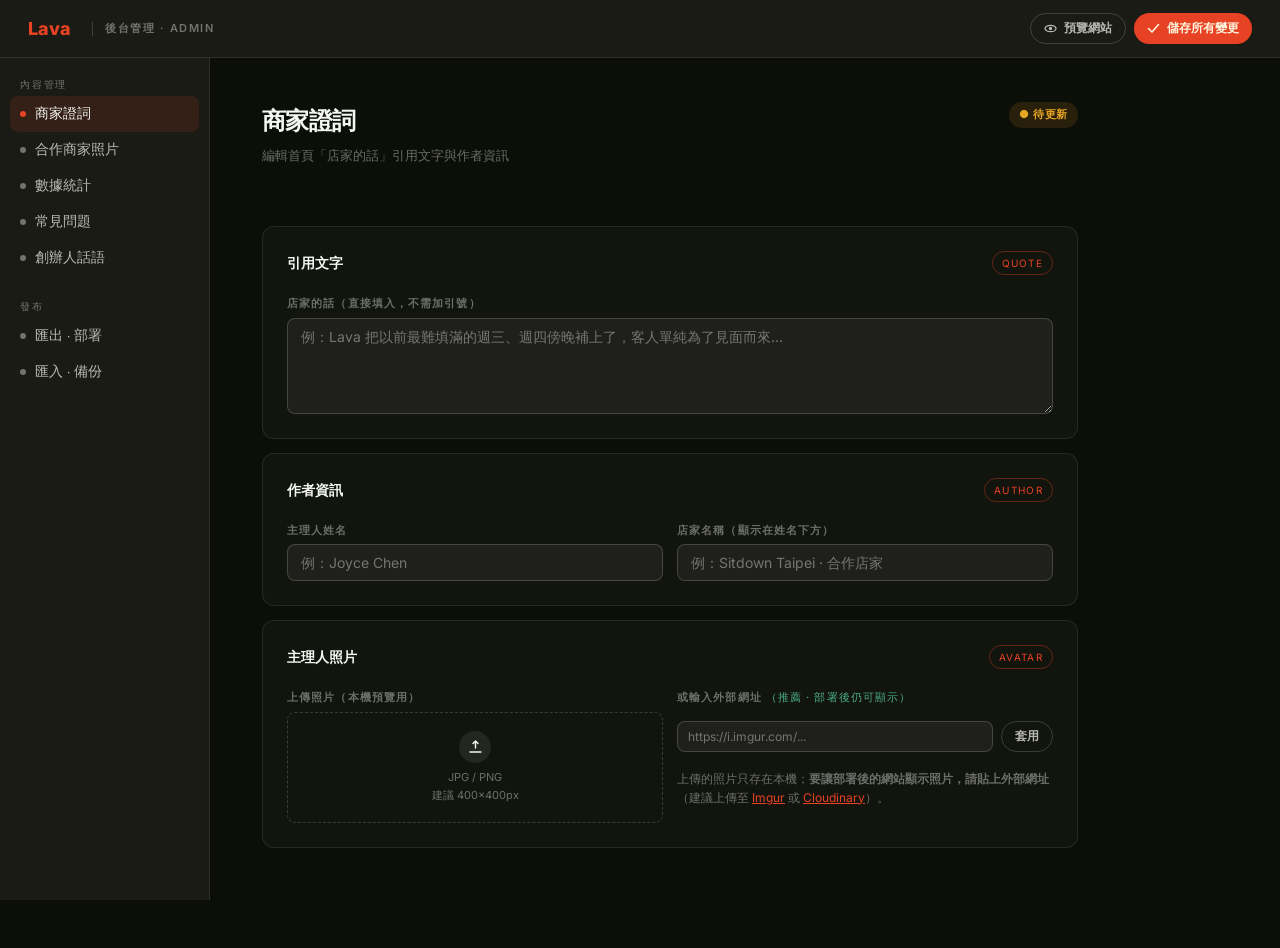
==== commit da32e485: "update_0604" ====
--- a/admin.html
+++ b/admin.html
@@ -3,6 +3,7 @@
 <head>
 <meta charset="utf-8">
 <title>Lava 後台管理 · Admin</title>
+<link rel="icon" href="./logo-orange-horizontal.png" type="image/png">
 <meta name="viewport" content="width=device-width, initial-scale=1">
 <link rel="preconnect" href="https://fonts.googleapis.com">
 <link rel="preconnect" href="https://fonts.gstatic.com" crossorigin>
@@ -337,6 +338,12 @@
     <button class="ni" id="nav-stats" onclick="show('stats', this)">
       <span class="ni-dot"></span>數據統計
     </button>
+    <button class="ni" id="nav-faq" onclick="show('faq', this)">
+      <span class="ni-dot"></span>常見問題
+    </button>
+    <button class="ni" id="nav-founder" onclick="show('founder', this)">
+      <span class="ni-dot"></span>創辦人話語
+    </button>
   </div>
   <div class="sg">
     <span class="sg-label">發布</span>
@@ -508,6 +515,48 @@
 </div><!-- /sec-stats -->
 
 
+<!-- 常見問題 -->
+<div id="sec-faq" class="sec" style="display:none">
+  <div class="sec-head">
+    <div>
+      <div class="page-title">常見問題（Q&amp;A）</div>
+      <div class="page-sub">編輯首頁「常見問題」區塊，可新增、刪除或調整問題</div>
+    </div>
+  </div>
+
+  <div id="faq-list"></div>
+
+  <button class="btn btn-g" style="margin-top:14px;width:100%;justify-content:center" onclick="addFAQ()">
+    <svg width="13" height="13" viewBox="0 0 13 13" fill="none"><path d="M6.5 1V12M1 6.5H12" stroke="currentColor" stroke-width="1.6" stroke-linecap="round"/></svg>
+    新增問題
+  </button>
+</div><!-- /sec-faq -->
+
+
+<!-- 創辦人話語 -->
+<div id="sec-founder" class="sec" style="display:none">
+  <div class="sec-head">
+    <div>
+      <div class="page-title">創辦人話語</div>
+      <div class="page-sub">編輯申請區塊中的 Co-founder Note 文字</div>
+    </div>
+  </div>
+
+  <div class="card">
+    <div class="card-head">
+      <span class="card-title">話語內容</span>
+      <span class="card-tag">CO-FOUNDER NOTE</span>
+    </div>
+    <div class="fg fg-1">
+      <div class="field">
+        <label>文字內容（不需加引號，網站會自動加上）</label>
+        <textarea id="f-body" rows="5" placeholder="例：我們從來不覺得交友 App 是科技問題…"></textarea>
+      </div>
+    </div>
+  </div>
+</div><!-- /sec-founder -->
+
+
 <!-- 匯出 · 部署 -->
 <div id="sec-deploy" class="sec" style="display:none">
   <div class="sec-head">
@@ -642,9 +691,12 @@
   partners:    [],
   stats:       { matchVal:'', matchSuf:'', matchNote:'', venueVal:'', venueNote:'' },
   showPartners: false,
+  faq:         [],
+  founder:     { body: '' },
 };
 let P = {};
 let pid = 0;
+let faqId = 0;
 
 document.addEventListener('DOMContentLoaded', () => {
   load();
@@ -660,6 +712,8 @@
       if (d.partners)    S.partners = d.partners;
       if (d.stats)       Object.assign(S.stats, d.stats);
       if (d.showPartners !== undefined) S.showPartners = d.showPartners;
+      if (d.faq && Array.isArray(d.faq)) S.faq = d.faq;
+      if (d.founder) Object.assign(S.founder, d.founder);
     }
   } catch(e) {}
   try {
@@ -669,12 +723,17 @@
   if (S.partners.length) {
     pid = Math.max(...S.partners.map(p => p._id || 0)) + 1;
   }
+  if (S.faq.length) {
+    faqId = Math.max(...S.faq.map(f => f._id || 0)) + 1;
+  }
 }
 
 function render() {
   renderTestimonial();
   renderPartners();
   renderStats();
+  renderFAQ();
+  renderFounder();
   updateBadge();
 }
 
@@ -846,6 +905,84 @@
     venueVal:  val('s-venue-val'),
     venueNote: val('s-venue-note'),
   };
+}
+
+/* ── FAQ ── */
+const DEFAULT_FAQ = [
+  { q:'加入成為 Lava 合作店家費用怎麼計算？', a:'統一費用為初次設定費 NT$1,000 元、季訂閱費 NT$9,000 元。首季合作將承諾商家至少引流 10 組客人至店；若未達標則全額退還該季訂閱費用。' },
+  { q:'客人是怎麼選到我的店的？', a:'Lava 會依雙方用戶的所在區域、想去的店家類型（酒吧／咖啡／餐廳）、可用時段，從你開放的時段中推薦合適的時段給用戶，由用戶最終確認。' },
+  { q:'我可以指定哪些時段對 Lava 開放嗎？', a:'可以。每週可自由勾選可開放時段、座位數、與每對客人的最低消費。也可以暫時關閉特定週次，例如包場活動時。' },
+  { q:'合作有最短期限嗎？想退出怎麼辦？', a:'我們的合作採用季度合作，以確保用戶、商家、Lava 團隊能有足夠的時間進行了解及優化服務。合作商家需於合作期間提前 30 天提出下架申請，以確保用戶不會被安排至已解除合作的商家，維護用戶及合作商家之權益。' },
+  { q:'我會拿到客人的個資嗎？', a:'店家會在客人到店前收到匿名化的訂位資訊（時間、人數、客人化名與聯絡電話）。完整個資僅用於配對與聯繫，不會提供給店家做行銷使用。' },
+];
+
+function renderFAQ() {
+  if (!S.faq.length) {
+    S.faq = DEFAULT_FAQ.map((f, i) => ({ _id: i, q: f.q, a: f.a }));
+    faqId = S.faq.length;
+  }
+  const list = document.getElementById('faq-list');
+  list.innerHTML = '';
+  S.faq.forEach((f, i) => list.appendChild(makeFAQCard(f, i)));
+}
+
+function makeFAQCard(f, idx) {
+  const d = document.createElement('div');
+  d.className = 'card';
+  d.id = 'faq-' + f._id;
+  if (idx > 0) d.style.marginTop = '14px';
+  d.innerHTML = `
+    <div class="card-head">
+      <span class="card-title">問題 ${idx + 1}</span>
+      <button class="btn btn-g btn-xs btn-d" onclick="removeFAQ(${f._id})">移除</button>
+    </div>
+    <div class="fg fg-1" style="gap:10px">
+      <div class="field">
+        <label>問題</label>
+        <input type="text" id="fq-${f._id}" value="${esc(f.q||'')}" placeholder="例：費用怎麼計算？">
+      </div>
+      <div class="field">
+        <label>回答</label>
+        <textarea id="fa-${f._id}" rows="3" placeholder="填入回答內容">${esc(f.a||'')}</textarea>
+      </div>
+    </div>
+  `;
+  return d;
+}
+
+function addFAQ() {
+  const f = { _id: faqId++, q: '', a: '' };
+  S.faq.push(f);
+  const list = document.getElementById('faq-list');
+  const card = makeFAQCard(f, S.faq.length - 1);
+  card.style.marginTop = '14px';
+  list.appendChild(card);
+}
+
+function removeFAQ(id) {
+  S.faq = S.faq.filter(f => f._id !== id);
+  const el = document.getElementById('faq-' + id);
+  if (el) el.remove();
+  toast('已移除問題');
+}
+
+function collectFAQ() {
+  S.faq = S.faq.map(f => ({
+    _id: f._id,
+    q: val('fq-' + f._id),
+    a: val('fa-' + f._id),
+  }));
+}
+
+/* ── Founder ── */
+const DEFAULT_FOUNDER_BODY = '我們從來不覺得交友 App 是科技問題，而是「人有沒有真的見面」這件事。Lava 把見面的門檻拉到最低、把見面的場所交給最會做場景的合作店家。如果你的店也相信好的對話需要被好的空間承接，歡迎來聊聊。';
+
+function renderFounder() {
+  set('f-body', S.founder.body || DEFAULT_FOUNDER_BODY);
+}
+
+function collectFounder() {
+  S.founder.body = val('f-body');
 }
 
 /* ── Photo upload ── */
@@ -952,11 +1089,15 @@
   collectTestimonial();
   collectPartners();
   collectStats();
+  collectFAQ();
+  collectFounder();
 
   const content = {
     testimonial:  { ...S.testimonial },
     partners:     S.partners.map(p => ({ name:p.name, district:p.district, tag:p.tag })),
     stats:        { ...S.stats },
+    faq:          S.faq.map(f => ({ _id:f._id, q:f.q, a:f.a })),
+    founder:      { ...S.founder },
     showPartners: S.showPartners,
   };
 
@@ -991,11 +1132,13 @@
   toast('所有變更已儲存');
 }
 
-/* ── Export content.json (the format landing.html reads) ── */
+/* ── Export content.json (the format index.html reads) ── */
 function exportContentJSON() {
   collectTestimonial();
   collectPartners();
   collectStats();
+  collectFAQ();
+  collectFounder();
 
   // Avatar URL: prefer external URL, fall back to nothing (base64 too large)
   const avatarUrl = P['testimonial_avatar_url'] || null;
@@ -1030,6 +1173,8 @@
         note:  S.stats.venueNote || '招募中',
       },
     },
+    faq: S.faq.map(f => ({ q: f.q || '', a: f.a || '' })),
+    founder: { body: S.founder.body || DEFAULT_FOUNDER_BODY },
   };
 
   const blob = new Blob([JSON.stringify(data, null, 2)], { type: 'application/json' });
@@ -1038,7 +1183,7 @@
   a.download = 'content.json';
   a.click();
   URL.revokeObjectURL(a.href);
-  toast('content.json 已下載 — 把它放入 venue 資料夾再上傳 Netlify');
+  toast('content.json 已下載 — 放入 lava-venue 資料夾後提交到 GitHub');
 }
 
 /* ── Import ── */
@@ -1079,6 +1224,11 @@
       // Legacy format support
       if (d.stats.matchVal !== undefined) Object.assign(S.stats, d.stats);
     }
+    if (d.faq && Array.isArray(d.faq)) {
+      S.faq = d.faq.map((f, i) => ({ ...f, _id: f._id !== undefined ? f._id : i }));
+      faqId = S.faq.length;
+    }
+    if (d.founder && d.founder.body !== undefined) S.founder.body = d.founder.body;
 
     render();
     document.getElementById('import-box').value = '';
@@ -1092,8 +1242,8 @@
   if (!confirm('確定要清除所有後台設定嗎？此操作無法復原。')) return;
   localStorage.removeItem(CK);
   localStorage.removeItem(PK);
-  S = { testimonial: { quote:'', author:'', venue:'' }, partners: [], stats: {}, showPartners: false };
-  P = {}; pid = 0;
+  S = { testimonial: { quote:'', author:'', venue:'' }, partners: [], stats: {}, showPartners: false, faq: [], founder: { body: '' } };
+  P = {}; pid = 0; faqId = 0;
   render();
   toast('所有設定已清除');
 }
@@ -1119,7 +1269,7 @@
     .replace(/&/g,'&amp;').replace(/"/g,'&quot;')
     .replace(/</g,'&lt;').replace(/>/g,'&gt;');
 }
-function openPreview() { window.open('landing.html', '_blank'); }
+function openPreview() { window.open('index.html', '_blank'); }
 </script>
 </body>
 </html>
